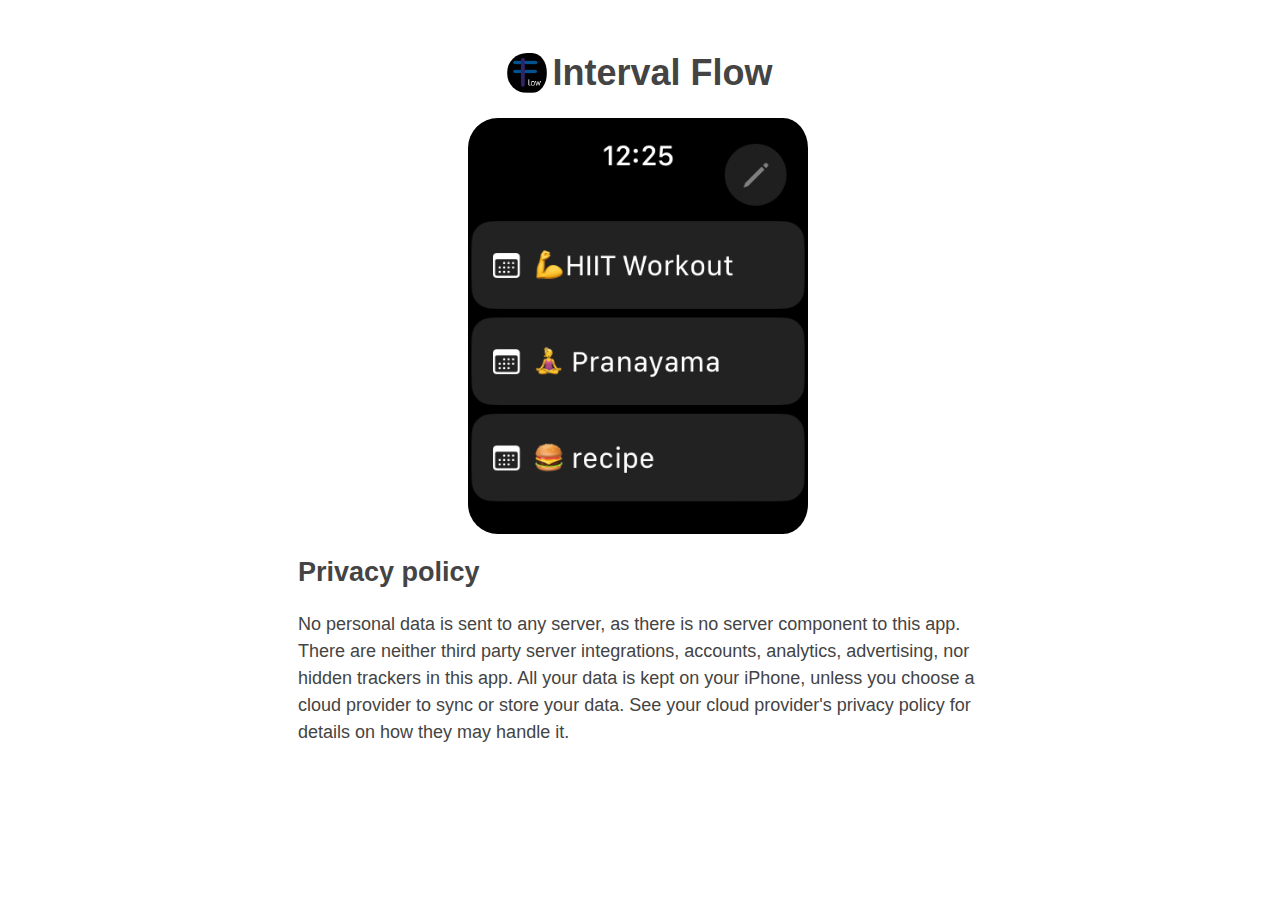
==== intervalflow/index.html @ 243fa38e "Initial push" ====
<!DOCTYPE html>
<html>
  <head>
    <meta charset="utf-8">
    <title>Interval Flow for Watch OS</title>
    <meta name="viewport" content="width=device-width, initial-scale=1">
    <meta name="description" content="Interval Flow for Watch OS">
    <link rel="stylesheet" href="style.css">
  </head>
  <body>
    <br/>
    <div style="display: flex; justify-content: center; align-items: center;">
      <img src="favicon.png" style="width: 40px; padding-right: 5px; border-radius: 60px"/><h1 style="display: inline;">Interval Flow</h1>
    </div>
    <div style="display: flex; justify-content: center; align-items: center;">
      <img src="screenshot.png" style="width: 340px; padding-right: 5px; border-radius: 30px"/>
      </div>
    <h2 id="privacy">Privacy policy</h2>
        No personal data is sent to any server, as there is no server component to this app. There are neither third party server integrations, accounts, analytics, advertising, nor hidden trackers in this app. All your data is kept on your iPhone, unless you choose a cloud provider to sync or store your data. See your cloud provider's privacy policy for details on how they may handle it.
        <br/>
        <br/>
  </body>
</html>
---- intervalflow/style.css ----
body {
    padding:0 10px;
    font:18px/1.5 -apple-system,
         BlinkMacSystemFont,
         "Segoe UI",
         Roboto,
         "Helvetica Neue",
         Arial,
         "Noto Sans",
         sans-serif,
         "Apple Color Emoji",
         "Segoe UI Emoji",
         "Segoe UI Symbol",
         "Noto Color Emoji";
    color:#444;
    margin: auto;
}

html, body {
    height: 100%;
    margin: auto;
    max-width: 88ch;
}

h1,h2,h3 {
    line-height:1.2
}

.header-div {
    height: 100%;
    min-height: 100%;
    text-align:center;
    box-sizing: border-box;
    overflow-x: hidden;
    overflow-y: hidden;
}

.promo-video-container {
    height: 100vh;
    height: calc(var(--vh, 1vh) * 100);
    display: table-cell;
    vertical-align: middle;
}

.promo-video {
    max-width: 100%;
}

/* Running on touch device? */
/* @media (hover: none) { */
/*     .promo-video-container { */
/*         height:86vh; */
/*     } */
/* } */

a:link {
    text-decoration: none;
}

a:visited {
    text-decoration: none;
}

a:hover {
    text-decoration: none;
}

a:active {
    text-decoration: none;
}

/* Just a parent container for the videos */
.videos {
    margin: 20px auto;
    max-width: 700px;
}

/* Play overlay */

.video-wrap {
    position: relative;
    max-width: 700px;
    width: 100%;
    margin-bottom: 10px;
}

.video-wrap .placeholder {
    max-width: 700px;
    width: 100%;
}

/* SVG play button container */
.video-wrap .play-btn {
    position: absolute;
    max-width: 700px;
    width: 60px;
    height: 60px;
    left: 50%;
    top: 50%;
    transform: translate(-50%, -50%);
    /* Let video tag handle click events */
    pointer-events: none;
}

.video-wrap .play-btn svg {
    transition: all .2s ease;
    fill: #aaaaaa;
    /* Let video tag handle click events */
    pointer-events: none;
}

@media screen and (max-width: 600px) {
    .video-wrap .play-btn {
        width: 60px;
        height: 60px;
    }
}
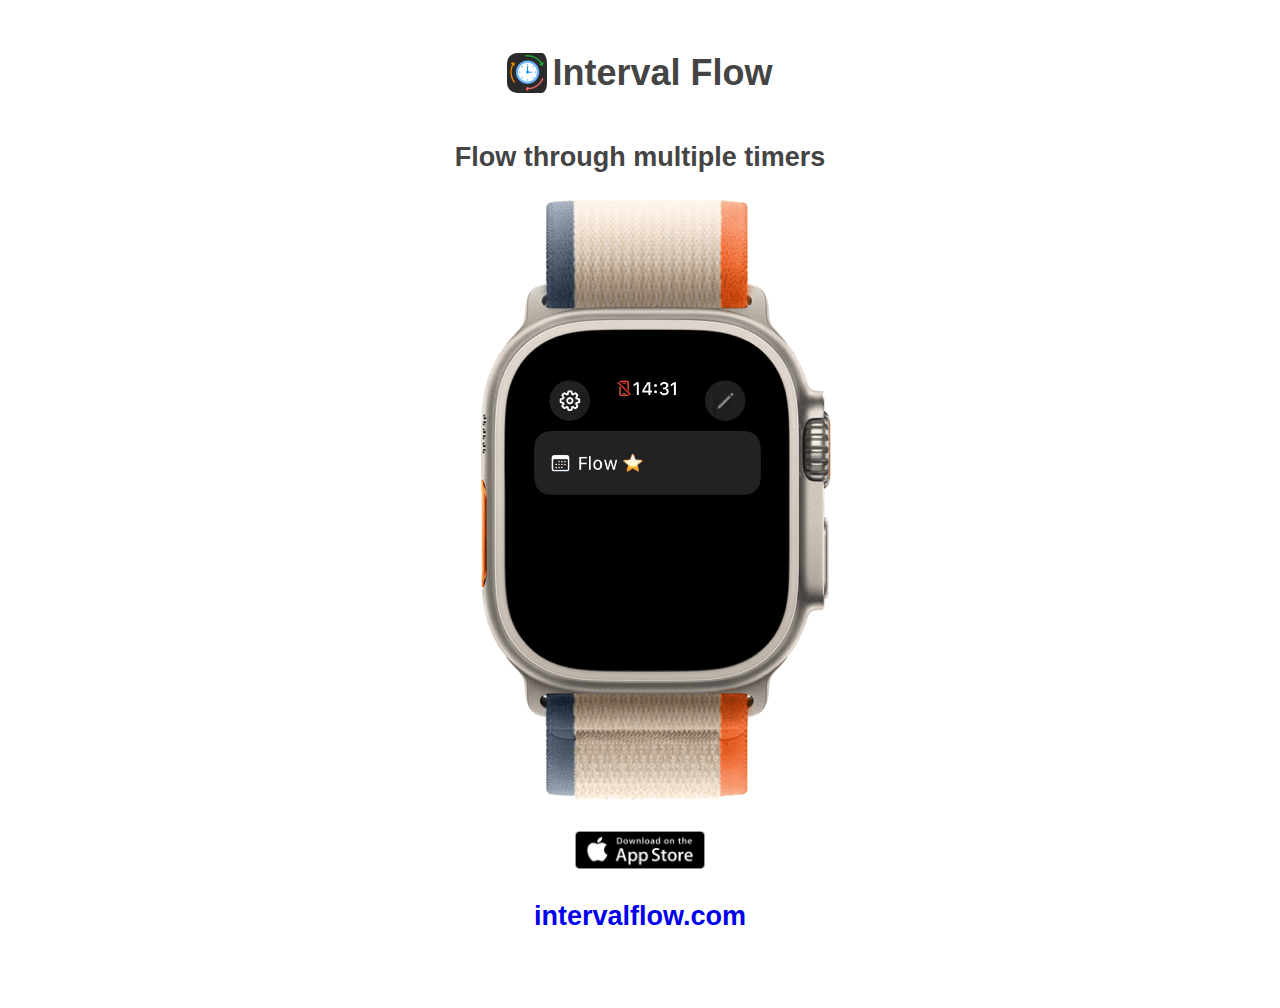
==== commit 4f985df9: "move up files one level for GH pages" ====
--- a/intervalflow/index.html
+++ b/intervalflow/index.html
@@ -1,23 +1,48 @@
 <!DOCTYPE html>
-<html>
+<html lang="en">
   <head>
-    <meta charset="utf-8">
+    <meta charset="utf-8"/>
     <title>Interval Flow for Watch OS</title>
-    <meta name="viewport" content="width=device-width, initial-scale=1">
-    <meta name="description" content="Interval Flow for Watch OS">
-    <link rel="stylesheet" href="style.css">
+
+    <meta name="viewport" content="width=device-width, initial-scale=1"/>
+    <meta name="description" content="Interval Flow for Watch OS"/>
+
+    <link rel="stylesheet" href="style.css" type="text/css"/>
+    <link rel="icon" href="favicon.ico"/>
+
+    <meta name="og:type" content="video" />
+    <meta name="og:title" content="Interval Flow for Watch OS" />
+    <meta name="og:description" content="Flow through with multiple timers"/>
+    <meta name="og:url" content="https://tegyaan.com/intervalflow" />
+    <meta name="twitter:card" content="player" />
+    <meta name="twitter:title" content="Interval Flow for Watch OS" />
+    <meta name="twitter:description" content="Flow through with multiple timers"/>
+    <meta name="twitter:site" content="@tegyaan" />
+    <meta name="twitter:player" content="https://tegyaan.com/intervalflow/video_product.mp4" />
+    <meta name="twitter:player:width" content="360" />
+    <meta name="twitter:player:height" content="200" />
   </head>
   <body>
     <br/>
-    <div style="display: flex; justify-content: center; align-items: center;">
-      <img src="favicon.png" style="width: 40px; padding-right: 5px; border-radius: 60px"/><h1 style="display: inline;">Interval Flow</h1>
+    <div>
+      <img src="favicon.png" alt="favicon for site" style="width: 40px; padding-right: 5px; border-radius: 10px"/><h1 style="display: inline;">Interval Flow</h1>
+    </div>
+    <div>
+      <h2>Flow through multiple timers</h2>
     </div>
     <div style="display: flex; justify-content: center; align-items: center;">
-      <img src="screenshot.png" style="width: 340px; padding-right: 5px; border-radius: 30px"/>
-      </div>
-    <h2 id="privacy">Privacy policy</h2>
-        No personal data is sent to any server, as there is no server component to this app. There are neither third party server integrations, accounts, analytics, advertising, nor hidden trackers in this app. All your data is kept on your iPhone, unless you choose a cloud provider to sync or store your data. See your cloud provider's privacy policy for details on how they may handle it.
-        <br/>
-        <br/>
+      <img id="animated_product" src="animated_product.gif" alt="Screenshot of Interval Flow app" style="width: 200%; padding-right: 5px; border-radius: 30px"/>
+    </div>
+    <br/>
+    <div>
+      <a href="https://apps.apple.com/app/id6469113776">
+        <img src="download-on-app-store.png" alt="download-on-app-store.png" style="max-width: 13ch;"/>
+      </a>
+    </div>
+    <div>
+      <h2 id="support"><a href="https://intervalflow.com">intervalflow.com</a></h2>
+    </div>
+    <br/>
+    <br/>
   </body>
 </html>
--- a/intervalflow/style.css
+++ b/intervalflow/style.css
@@ -24,6 +24,22 @@
 
 h1,h2,h3 {
     line-height:1.2
+}
+
+div {
+    display: flex;
+    justify-content: center;
+    align-items: center;
+}
+
+.animated_product {
+    width: 100%;
+}
+
+@media screen and (max-width: 600px) {
+    .animated_product {
+        width: 150%;
+    }
 }
 
 .header-div {
